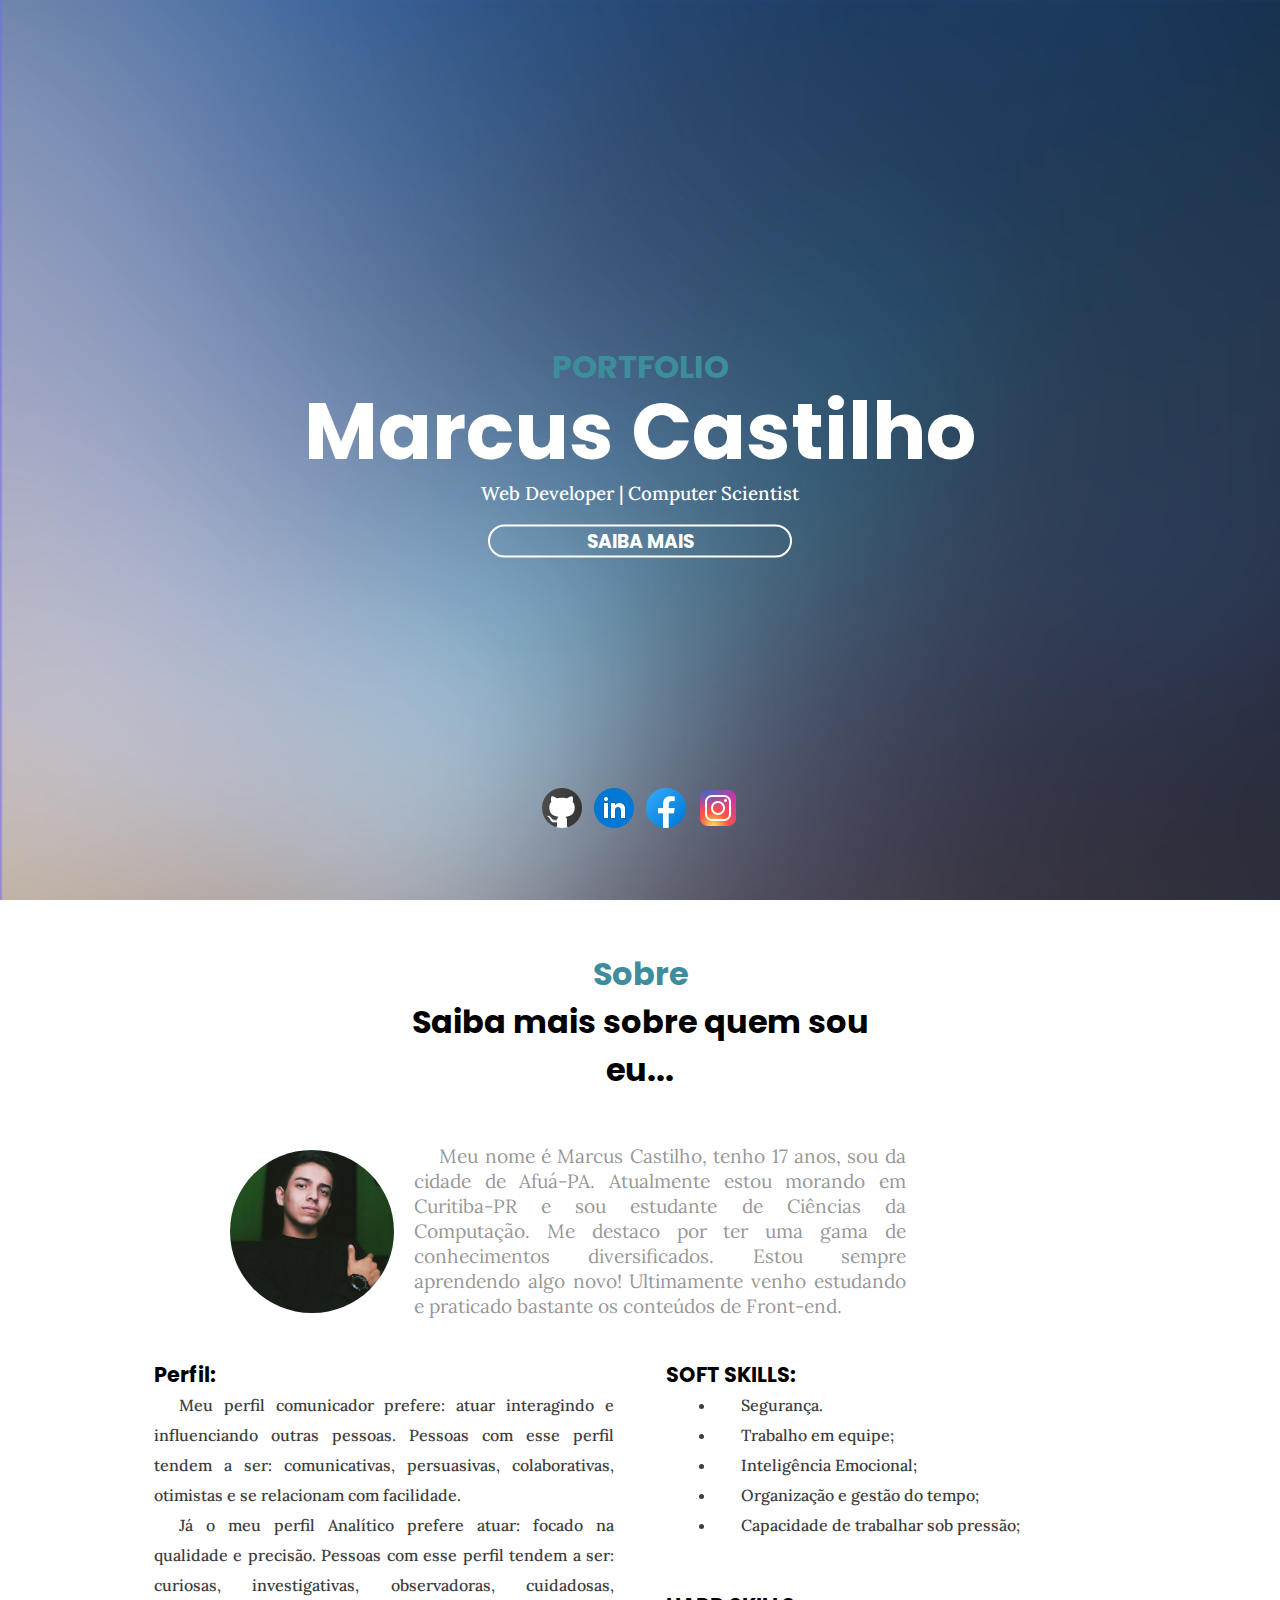
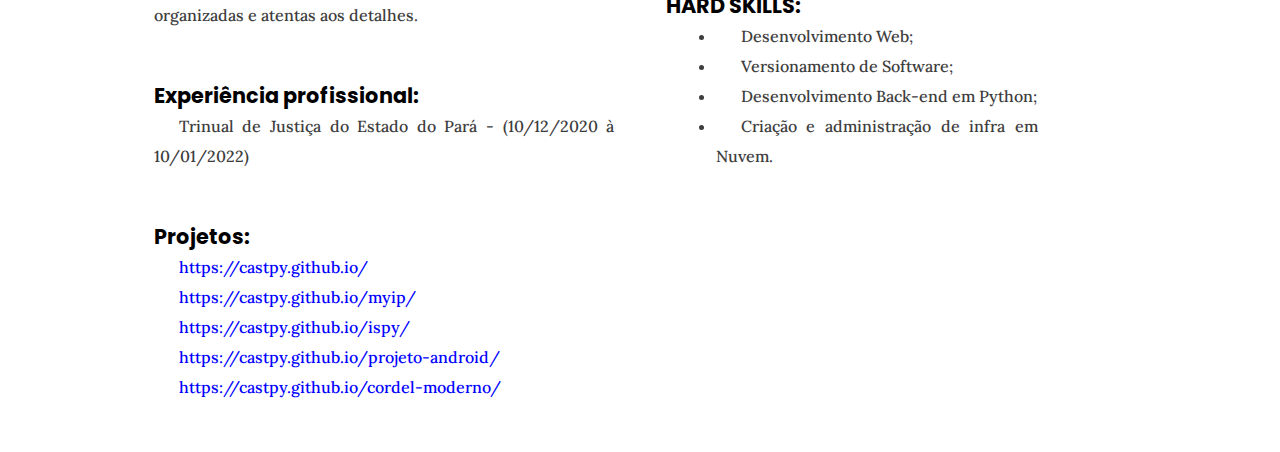
==== index.html @ 82bf4d19 "Update index.html" ====
<!DOCTYPE html>
<html lang="pt-br">
<head>
    <meta charset="UTF-8">
    <meta http-equiv="X-UA-Compatible" content="IE=edge">
    <meta name="viewport" content="width=device-width, initial-scale=1.0">
    <link rel="shortcut icon" href="img/icon/fav.ico" type="image/x-icon">
    <link rel="stylesheet" href="css/styleGlobal.css">
    <link rel="stylesheet" href="css/styleIndex.css">
    <link rel="stylesheet" href="css/styleResponsivo.css">
    <script async src="https://pagead2.googlesyndication.com/pagead/js/adsbygoogle.js?client=ca-pub-3378814962152717"
     crossorigin="anonymous"></script>
    <title>Marcus Castilho</title>
</head>
<body>
    <main id="container">
        <section id="subcontainer01">
            <section id="area01">
                <h1 class="h1-title02">PORTFOLIO</h1>
                <h1 class="h1-title01" id="tagMeio">Marcus Castilho</h1>
                <h3 class="h3-title01">Web Developer | Computer Scientist</h3>
                <a href="#about" class="link"><h3 id="buttom" class="h3-title02">SAIBA MAIS</h3></a>
            </section>
            <section id="area02">
                <a href="https://github.com/castpy" target="_blank"><img src="/img/icon/github.png"></a>
                <a href="https://www.linkedin.com/in/castpy/" target="_blank"><img src="/img/icon/linkedin.png"></a>
                <a href="https://www.facebook.com/c4st1lh0" target="_blank"><img src="/img/icon/facebook.png"></a>
                <a href="https://www.instagram.com/cast_py/" target="_blank"><img src="/img/icon/instagram.png"></a>
            </section>
        </section>
        <section id="subcontainer02">
            <section id="area03">
                <header id="about">
                    <h1 class="h1-title02">Sobre</h1>
                    <h1 class="h1-title03">Saiba mais sobre quem sou eu...</h1>
                </header>
                <article id="area04">
                    <img id="myPhoto" src="/img/areaSite/marcus_castilho.jpg">
                    <p class="paragrafoAbout">Meu nome é Marcus Castilho, tenho 17 anos, sou da cidade de Afuá-PA. Atualmente estou morando em Curitiba-PR e sou estudante de Ciências da Computação. Me destaco por ter uma gama de conhecimentos diversificados. Estou sempre aprendendo algo novo! Ultimamente venho estudando e praticado bastante os conteúdos de Front-end.</p>
                </article>
            </section>
            <section id="area05">
                <article class="subarea01" id="subarea01">
                    <aside class="detailsAbout">
                        <h1 class="h1-title04">Perfil:</h1>
                        <p class="paragrafoAbout02">Meu perfil comunicador prefere: atuar interagindo e influenciando outras pessoas. Pessoas com esse perfil tendem a ser: comunicativas, persuasivas, colaborativas, otimistas e se relacionam com facilidade.
                        </p>
                        <p class="paragrafoAbout02">Já o meu perfil Analítico prefere atuar: focado na qualidade e precisão. Pessoas com esse perfil tendem a ser: curiosas, investigativas, observadoras, cuidadosas, organizadas e atentas aos detalhes.</p>
                    </aside>
                    <aside class="detailsAbout">
                        <h1 class="h1-title04">Experiência profissional:</h1>
                        <p class="paragrafoAbout02">Trinual de Justiça do Estado do Pará - (10/12/2020 à 10/01/2022)</p>
                    </aside>
                    <aside class="detailsAbout">
                        <h1 class="h1-title04">Projetos:</h1>
                        <p class="paragrafoAbout02"><a class="link" href="#subcontainer01">https://castpy.github.io/</a></p>

                        <p class="paragrafoAbout02"><a class="link" target="_blank" href="https://castpy.github.io/myip/">https://castpy.github.io/myip/</a></p>

                        <p class="paragrafoAbout02"><a class="link" target="_blank" href="https://castpy.github.io/ispy/">https://castpy.github.io/ispy/</a></p>
                        
                        <p class="paragrafoAbout02"><a class="link" target="_blank" href="https://castpy.github.io/projeto-android/">https://castpy.github.io/projeto-android/</a></p>

                        <p class="paragrafoAbout02"><a class="link" target="_blank" href="https://castpy.github.io/cordel-moderno/">https://castpy.github.io/cordel-moderno/</a></p>

                    </aside>
                </article>
                <article class="subarea01" id="subarea02">
                    <aside class="detailsAbout">
                        <h1 class="h1-title04">SOFT SKILLS:</h1>
                        <ul class="listaAbout">
                            <li class="paragrafoAbout02 itemLista">Segurança.</li>
                            <li class="paragrafoAbout02 itemLista">Trabalho em equipe;</li>
                            <li class="paragrafoAbout02 itemLista">Inteligência Emocional;</li>
                            <li class="paragrafoAbout02 itemLista">Organização e gestão do tempo;</li>
                            <li class="paragrafoAbout02 itemLista">Capacidade de trabalhar sob pressão;</li>
                        </ul>
                    </aside>
                    <aside class="detailsAbout">
                        <h1 class="h1-title04">HARD SKILLS:</h1>
                        <ul class="listaAbout">
                            <li class="paragrafoAbout02 itemLista">
                                Desenvolvimento Web;
                            </li>
                            <li class="paragrafoAbout02 itemLista">
                                Versionamento de Software;
                            </li>
                            <li class="paragrafoAbout02 itemLista">
                                Desenvolvimento Back-end em Python;
                            </li>
                            <li class="paragrafoAbout02 itemLista">
                                Criação e administração de infra em Nuvem.
                            </li>
                        </ul>
                    </aside>
                </article>
            </section>
        </section>
    </main>
</body>
</html>
---- css/styleGlobal.css ----
@charset "utf-8";
@import url('https://fonts.googleapis.com/css2?family=Poppins:ital,wght@0,100;0,200;0,300;0,400;0,500;0,600;0,700;0,800;0,900;1,100;1,200;1,300;1,400;1,500;1,600;1,700;1,800;1,900&display=swap'); /*Font: Poppins*/
@import url('https://fonts.googleapis.com/css2?family=Lora:ital,wght@0,400;0,500;0,600;0,700;1,400;1,500;1,600;1,700&display=swap'); /*Font: Lora*/

html {
  scroll-behavior: smooth;
}

:root{
    --cor01: ;
    --cor02: ;
    --Lora: 'Lora', serif;
    --Poppins: 'Poppins', sans-serif;
}

*{
    margin: 0;
    padding: 0;
}

#buttom{
    margin: auto;
    max-width: 300px;
    margin-top: 20px;
    border-radius: 20px;
    border: 2px solid white;
    -webkit-transition: 0.5s ease-out;
    -moz-transition: 0.5s ease-out;
    -o-transition: 0.5s ease-out;
    transition: 0.5s ease-out;
}

#buttom:hover{
    background-color: rgba(255, 255, 255, 0.397);
}

.link{
    color: blue;
    text-decoration: none;
}

.paragrafoAbout{
    width: 60%;
    color: rgba(110, 109, 109, 0.719);
    font-size: 1.2em;
    text-indent: 25px;
    line-height: 25px;
    text-align: justify;
    font-family: var(--Lora);
}

.paragrafoAbout02{
    color: rgb(61, 61, 61);
    font-size: 1em;
    font-weight: 500;
    text-indent: 25px;
    line-height: 30px;
    text-align: justify;
    font-family: var(--Lora);
}

.h1-title01{
    color: white;
    font-size: 5em;
    font-family: var(--Poppins);
}

.h1-title02{
    color: #3e8d9c;
    font-family: var(--Poppins);
}

.h1-title03{
    color: black;
    font-size: 2em;
    font-family: var(--Poppins);
}

.h1-title04{
    color: black;
    font-size: 1.3em;
    font-family: var(--Poppins);
}

.h3-title01{
    color: white;
    font-weight: 500;
    font-family: var(--Lora);
}

.h3-title02{
    color: white;
    font-weight: bolder;
    font-family: var(--Poppins);
}
---- css/styleIndex.css ----
#subcontainer01{
    height: 100vh;
    position: relative;
    background-size: cover;
    background-color: #736CED;
    background-repeat: no-repeat;
    background-image: url("/img/areaSite/Background-area01.png");
}

section#area01{
    top: 50%;
    left: 50%;
    width: 80%;
    text-align: center;
    position: absolute;
    transform: translate(-50%, -50%);
}

section#area02{
    top: 90%;
    left: 50%;
    width: 50%;
    text-align: center;
    position: absolute;
    transform: translate(-50%, -50%);
}

h1#tagMeio{
    margin-top: -20px;
    margin-bottom: -10px;
}

section#subcontainer02{
    height: 100vh;
    padding-top: 50px;
    position: relative;
    background-color: white;
}

section#area03{
    margin: auto;
    max-width: 80%;
}

header#about{
    width: 50%;
    margin: auto;
    text-align: center;
}

article#area04{
    width: 80%;
    margin: auto;
    display: flex;
    margin-top: 50px;
    margin-bottom: 40px;
    align-items: center;
    flex-direction: row;
}

img#myPhoto{
    width: 20%;
    margin-right: 20px;
    border-radius: 200px;
}

section#area05{
    width: 80%;
    margin: auto;
    display: flex;
    flex-wrap: wrap;
    position: relative;
    flex-direction: row;
    justify-content: space-around;
}

article.subarea01{
    width: 45%;
}



article#subarea02{
    display: flex;
    flex-direction: column;
}

.detailsAbout{
    margin-bottom: 50px;
}

.listaAbout{
    width: 70%;
    margin-left: 50px;
}
---- css/styleResponsivo.css ----
@charset "utf-8";
@media (max-width:990px) and (orientation: portrait){
    header#about{
        width: 100%;
        font-size: 0.7em;
    }
    article#area04{
        width: 100%;
        flex-direction: column;
    }

    img#myPhoto{
        width: 200px;
    }

    article#area04 > p{
        width: 100%;
        padding: 10px;
        margin-top: 10px;
        border-radius: 15px;
        box-shadow: 6px 6px 13px 0px rgba(0, 0, 0, 0.158);
    }

    section#area05{
        width: 90%;
        justify-content: center;
        flex-direction: column;
    }

    article#subarea01{
        width: 90%;
    }

    .listaAbout{
        width: 100%;
        margin-left: none;
    }

    .paragrafoAbout02{
        width: 85vw;
    }

    .itemLista{
        width: 80vw;
        margin-left: -30px;
    }

}
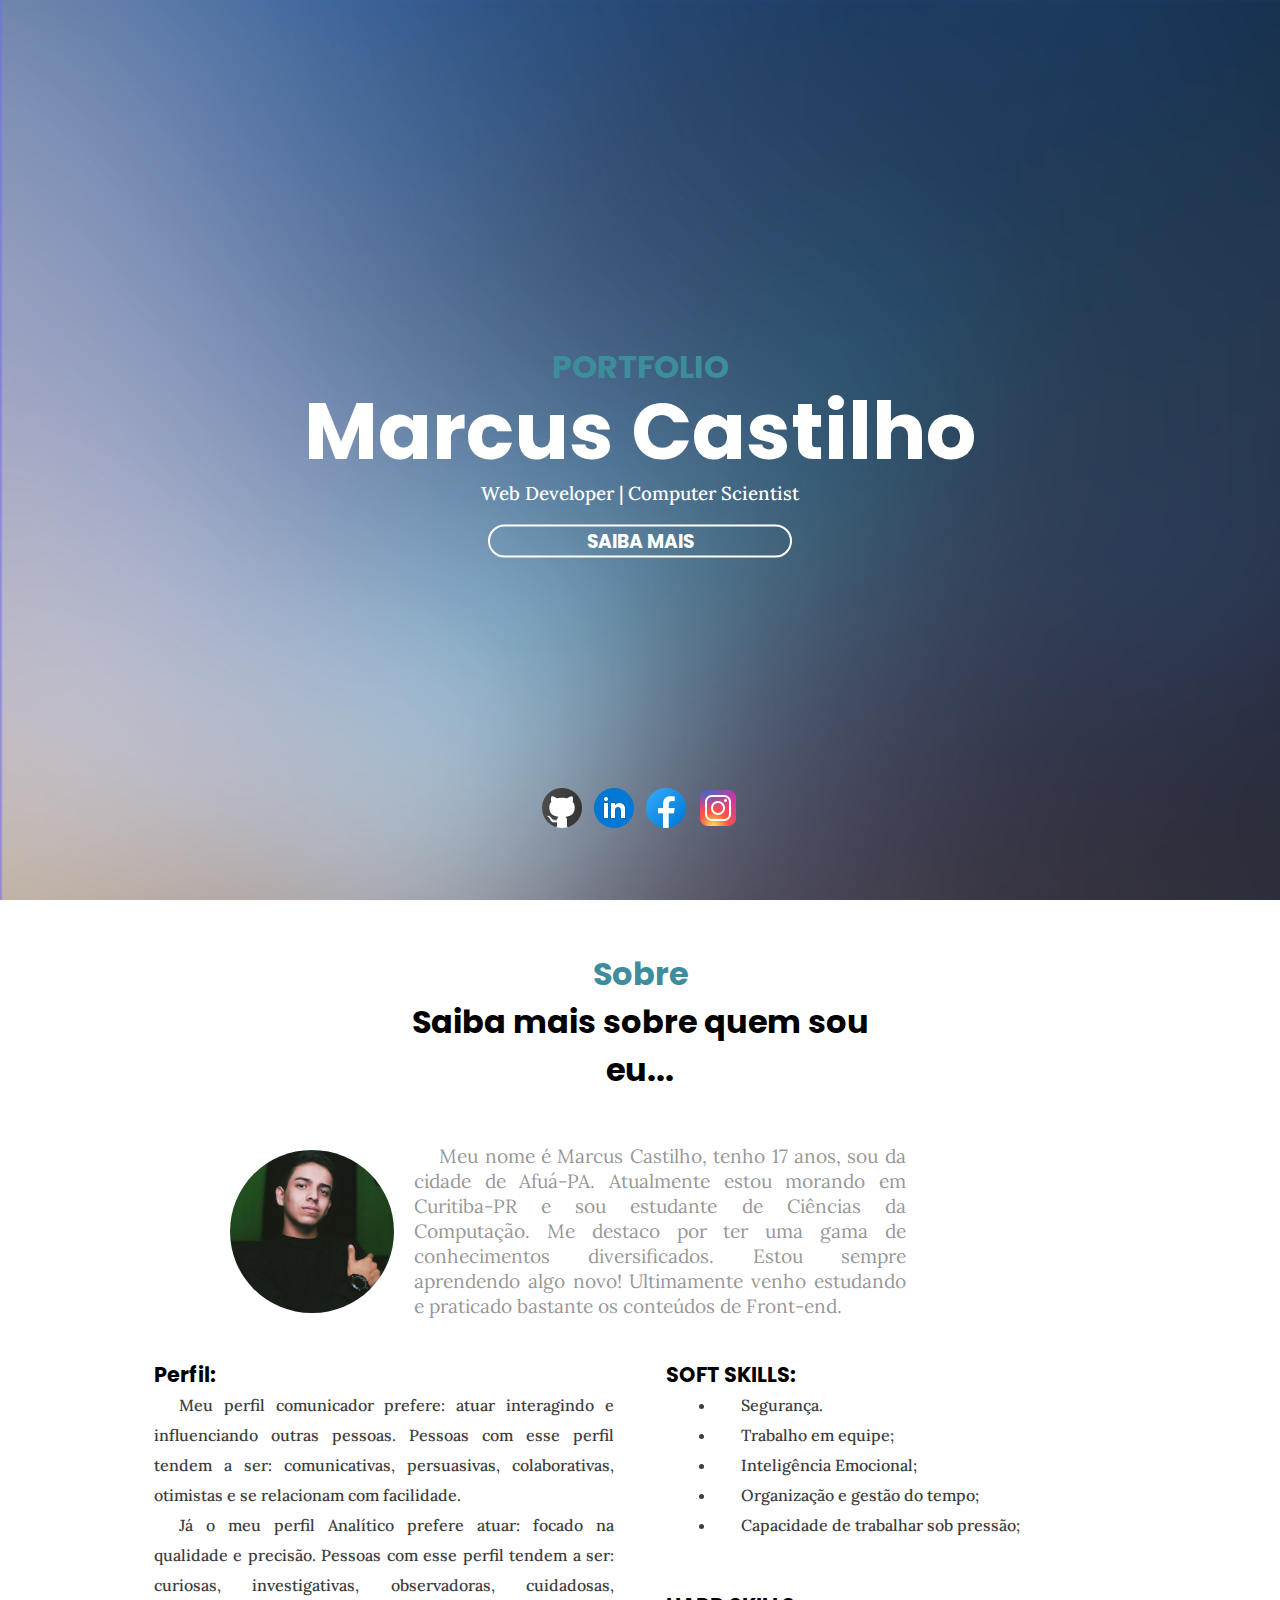
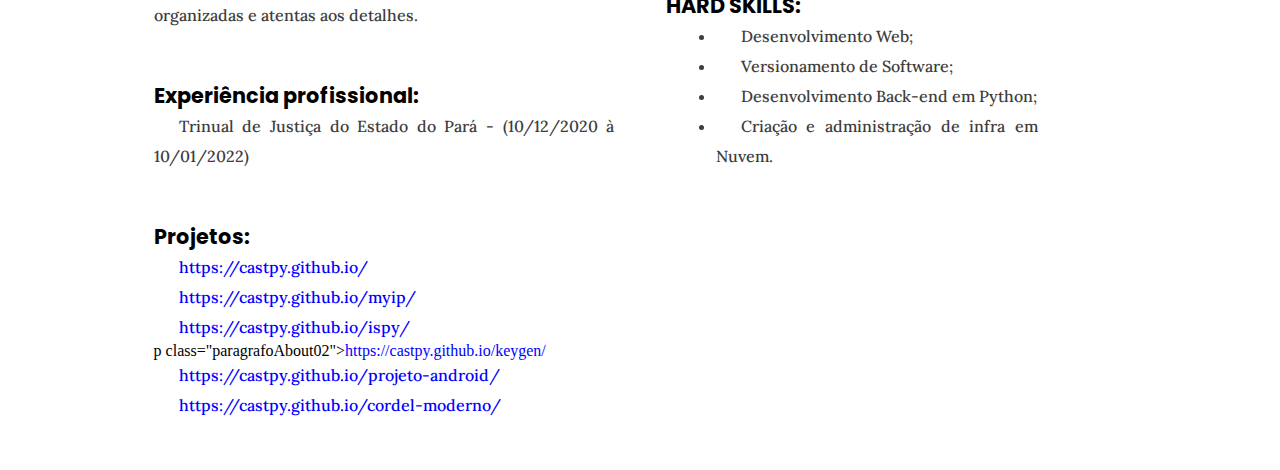
==== commit ba0563e7: "Update index.html" ====
--- a/index.html
+++ b/index.html
@@ -58,6 +58,8 @@
                         <p class="paragrafoAbout02"><a class="link" target="_blank" href="https://castpy.github.io/myip/">https://castpy.github.io/myip/</a></p>
 
                         <p class="paragrafoAbout02"><a class="link" target="_blank" href="https://castpy.github.io/ispy/">https://castpy.github.io/ispy/</a></p>
+
+                        p class="paragrafoAbout02"><a class="link" target="_blank" href="https://castpy.github.io/keygen/">https://castpy.github.io/keygen/</a></p>
                         
                         <p class="paragrafoAbout02"><a class="link" target="_blank" href="https://castpy.github.io/projeto-android/">https://castpy.github.io/projeto-android/</a></p>
 
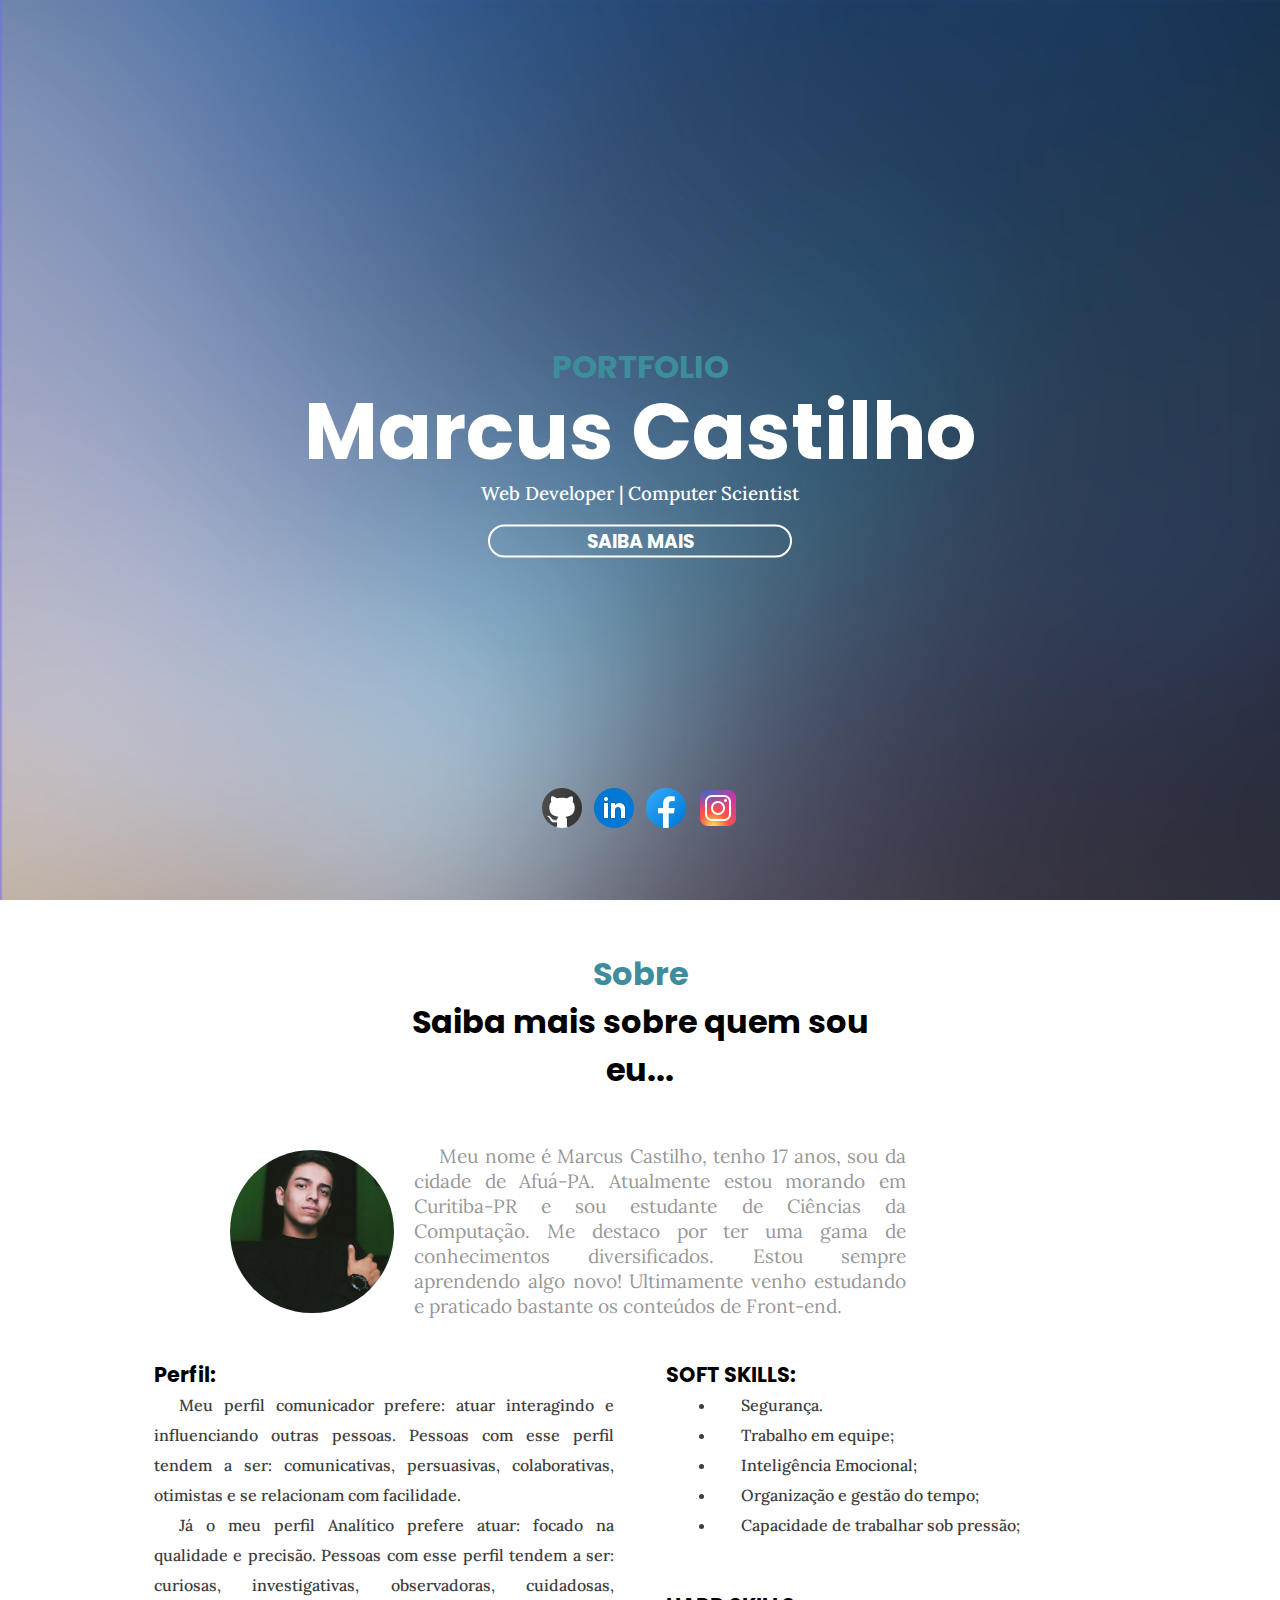
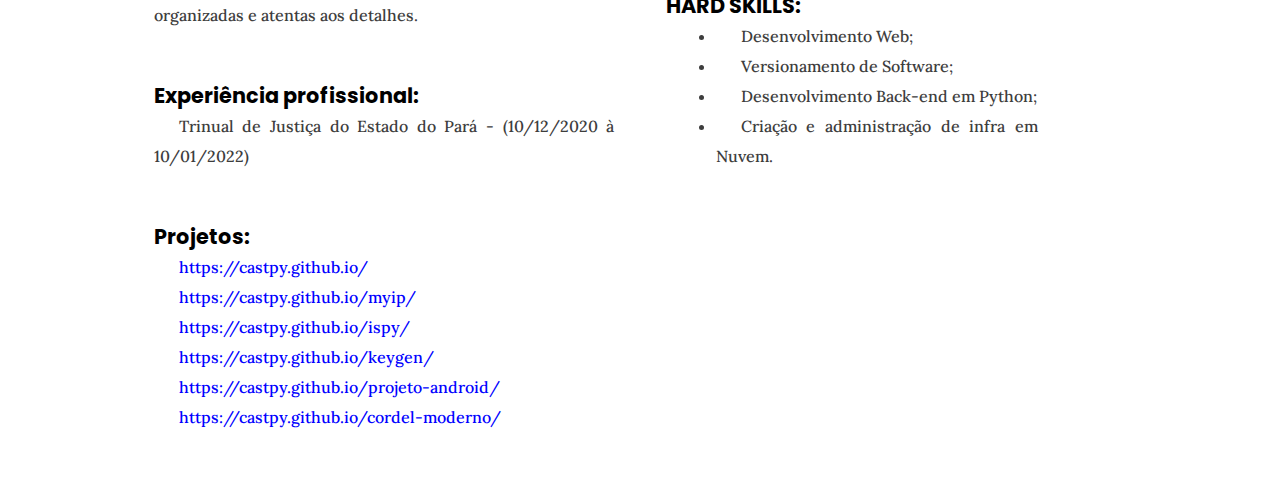
==== commit cb13e143: "Update index.html" ====
--- a/index.html
+++ b/index.html
@@ -59,7 +59,7 @@
 
                         <p class="paragrafoAbout02"><a class="link" target="_blank" href="https://castpy.github.io/ispy/">https://castpy.github.io/ispy/</a></p>
 
-                        p class="paragrafoAbout02"><a class="link" target="_blank" href="https://castpy.github.io/keygen/">https://castpy.github.io/keygen/</a></p>
+                        <p class="paragrafoAbout02"><a class="link" target="_blank" href="https://castpy.github.io/keygen/">https://castpy.github.io/keygen/</a></p>
                         
                         <p class="paragrafoAbout02"><a class="link" target="_blank" href="https://castpy.github.io/projeto-android/">https://castpy.github.io/projeto-android/</a></p>
 
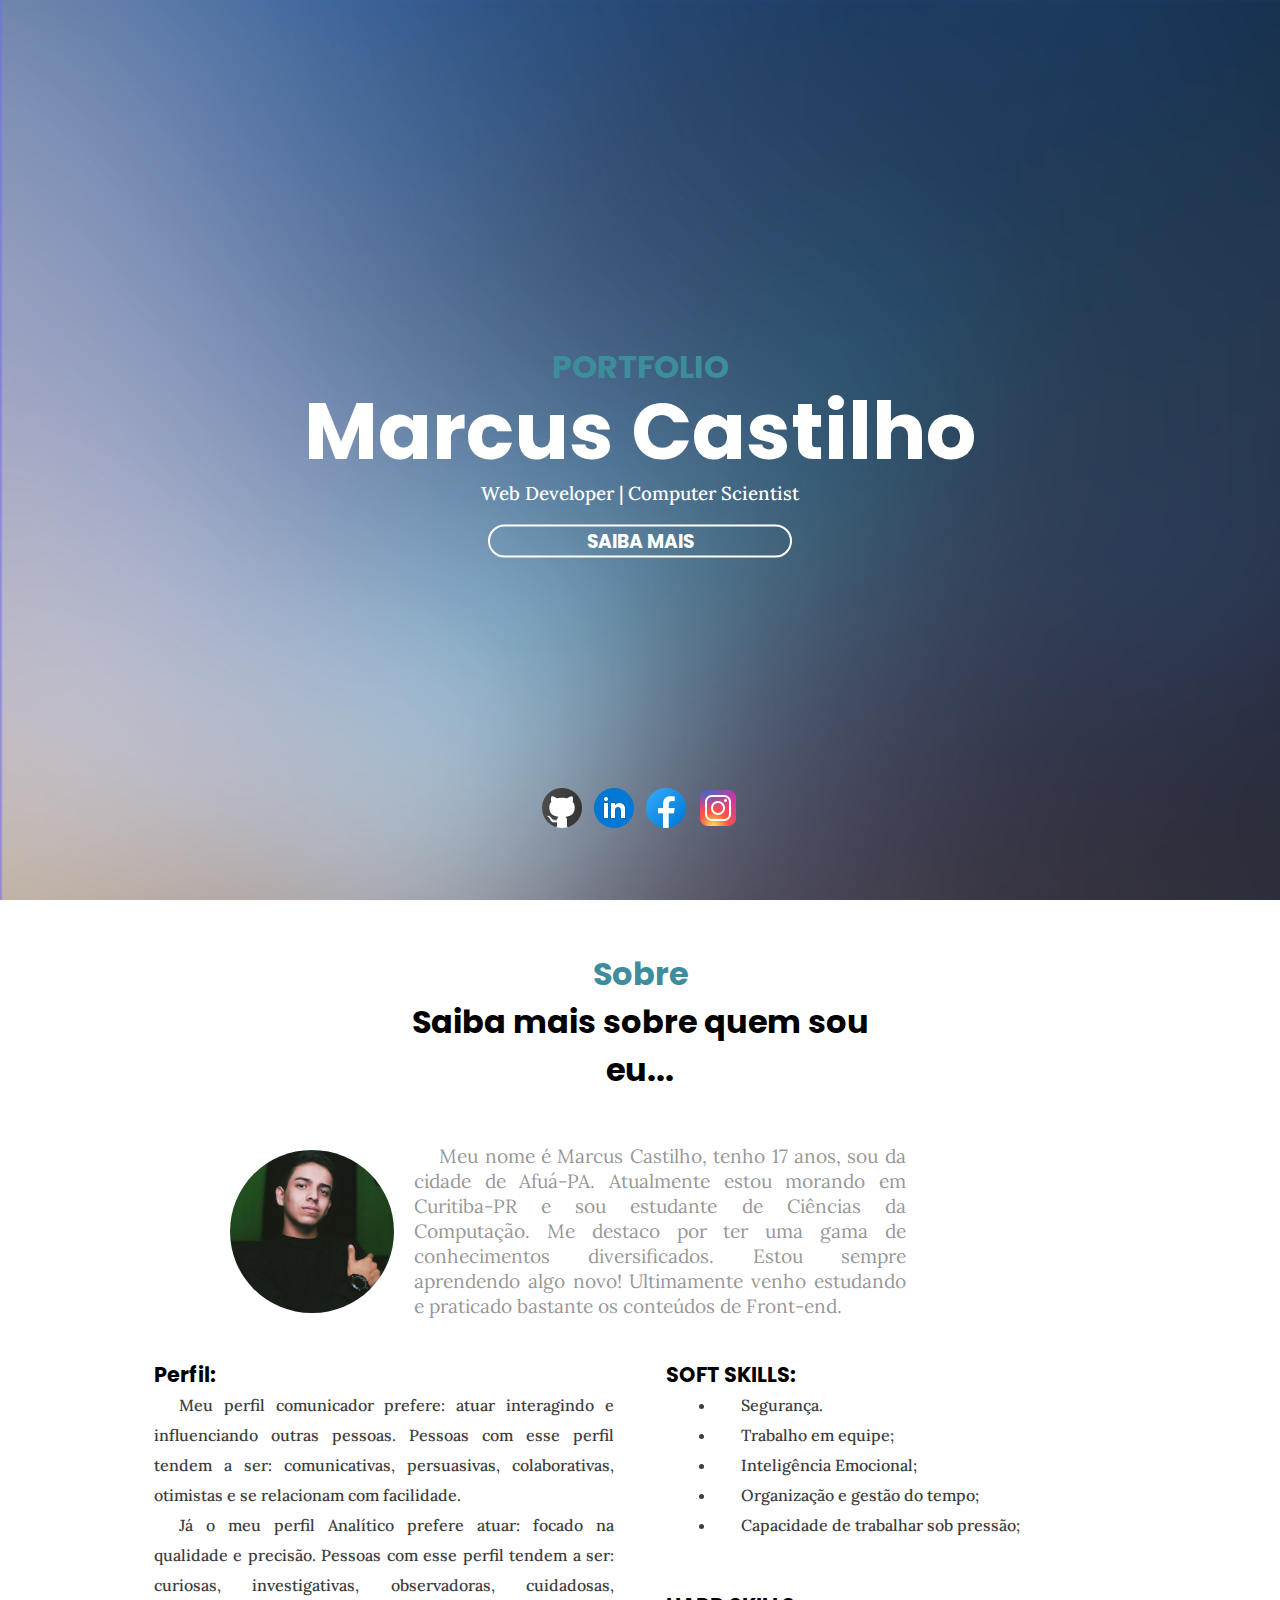
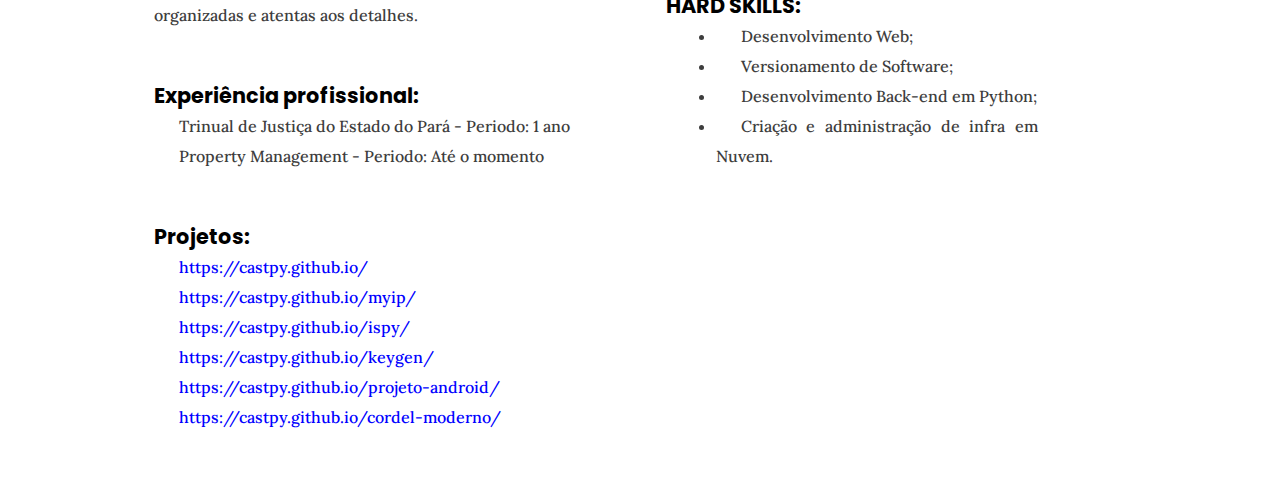
==== commit 67b4913a: "Update index.html" ====
--- a/index.html
+++ b/index.html
@@ -49,7 +49,8 @@
                     </aside>
                     <aside class="detailsAbout">
                         <h1 class="h1-title04">Experiência profissional:</h1>
-                        <p class="paragrafoAbout02">Trinual de Justiça do Estado do Pará - (10/12/2020 à 10/01/2022)</p>
+                        <p class="paragrafoAbout02">Trinual de Justiça do Estado do Pará - Periodo: 1 ano</p>
+                        <p class="paragrafoAbout02">Property Management - Periodo: Até o momento</p>
                     </aside>
                     <aside class="detailsAbout">
                         <h1 class="h1-title04">Projetos:</h1>
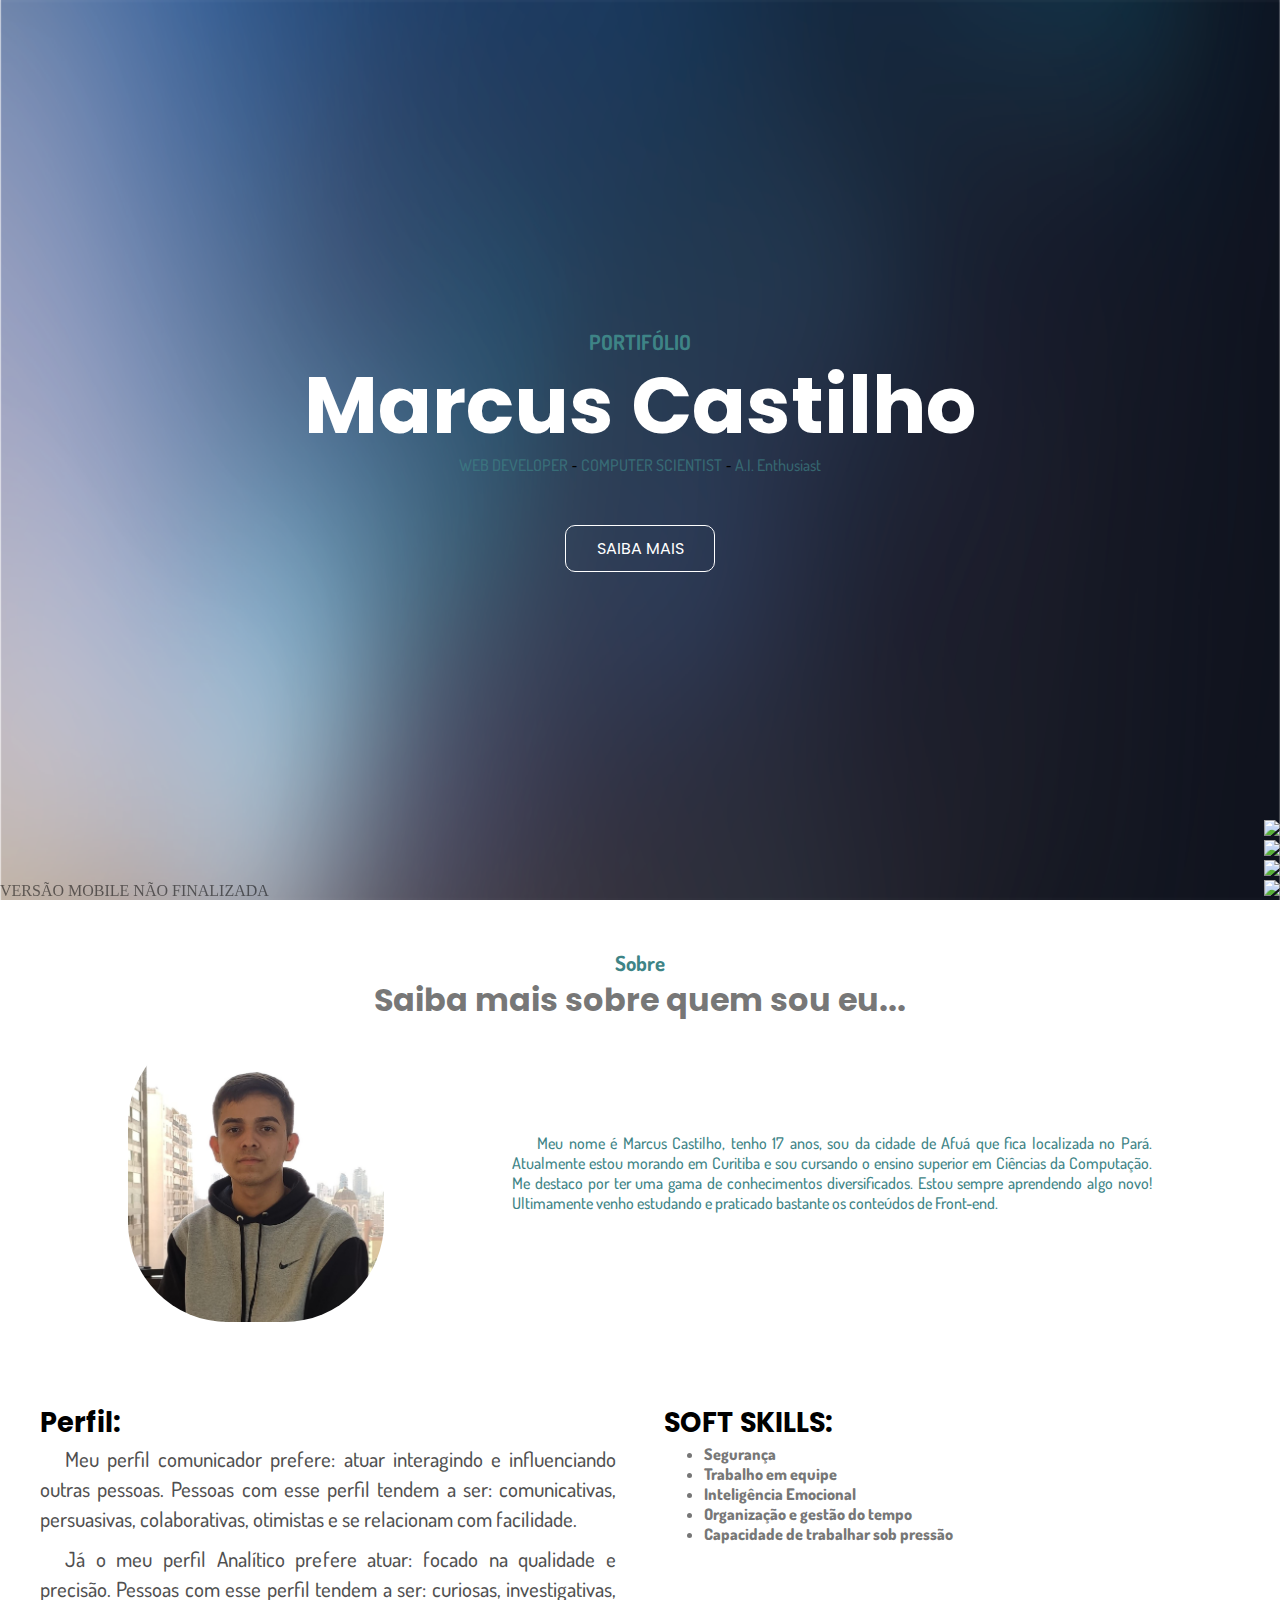
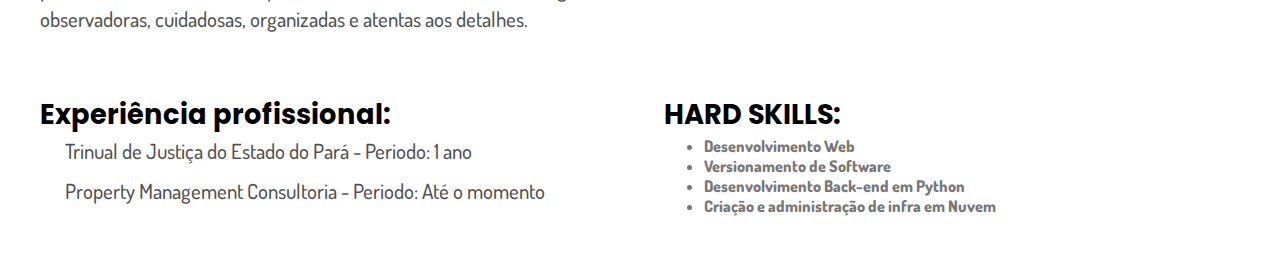
==== commit e06d38de: "Portifólio base criado" ====
--- a/index.html
+++ b/index.html
@@ -4,101 +4,70 @@
     <meta charset="UTF-8">
     <meta http-equiv="X-UA-Compatible" content="IE=edge">
     <meta name="viewport" content="width=device-width, initial-scale=1.0">
-    <link rel="shortcut icon" href="img/icon/fav.ico" type="image/x-icon">
-    <link rel="stylesheet" href="css/styleGlobal.css">
-    <link rel="stylesheet" href="css/styleIndex.css">
-    <link rel="stylesheet" href="css/styleResponsivo.css">
-    <script async src="https://pagead2.googlesyndication.com/pagead/js/adsbygoogle.js?client=ca-pub-3378814962152717"
-     crossorigin="anonymous"></script>
-    <title>Marcus Castilho</title>
+    <link rel="stylesheet" href="src/css/style.css">
+    <link rel="shortcut icon" href="/src/img/fav.ico" type="image/x-icon">
+    <title>Marcus Castilho - PORTIFÓLIO WEB</title>
 </head>
 <body>
-    <main id="container">
-        <section id="subcontainer01">
-            <section id="area01">
-                <h1 class="h1-title02">PORTFOLIO</h1>
-                <h1 class="h1-title01" id="tagMeio">Marcus Castilho</h1>
-                <h3 class="h3-title01">Web Developer | Computer Scientist</h3>
-                <a href="#about" class="link"><h3 id="buttom" class="h3-title02">SAIBA MAIS</h3></a>
+    <section id="container-01">
+        <span class="subTitulo">PORTIFÓLIO</span>
+        <h1 class="titulo" style="margin: -10px 0;">Marcus Castilho</h1>
+        <aside>
+            <span class="subTitulo02">WEB DEVELOPER</span> -
+            <span class="subTitulo02">COMPUTER SCIENTIST</span> - 
+            <span class="subTitulo02">A.I. Enthusiast</span>
+        </aside>
+        <a href="#container-02" class="btn01">SAIBA MAIS</a>
+    </section>
+    <section id="menu-lateral">
+        <a href="https://www.facebook.com/c4st1lh0" target="_blank"><img src="https://img.icons8.com/fluency/48/undefined/facebook-new.png"/></a>
+        <a href="https://www.linkedin.com/in/castpy/" target="_blank"><img src="https://img.icons8.com/fluency/48/undefined/linkedin-circled.png"/></a>
+        <a href="https://www.instagram.com/cast_py/" target="_blank"><img src="https://img.icons8.com/fluency/48/undefined/instagram-new.png"/></a>
+        <a href="https://github.com/castpy" target="_blank"><img src="https://img.icons8.com/fluency/48/undefined/github.png"/></a>
+    </section>
+    <main id="container-02">
+        <span class="subTitulo">Sobre</span>
+        <h2 class="titulo02">Saiba mais sobre quem sou eu...</h2>
+        <section id="container-perfil">
+            <img src="/src/img/MarcusPerfil.jpg" alt="Marcus Castilho - Foto de Perfil" id="imagemPerfil">
+            <p id="descricaoPerfil">Meu nome é Marcus Castilho, tenho 17 anos, sou da cidade de Afuá que fica localizada no Pará. Atualmente estou morando em Curitiba e sou cursando o ensino superior em Ciências da Computação. Me destaco por ter uma gama de conhecimentos diversificados. Estou sempre aprendendo algo novo! Ultimamente venho estudando e praticado bastante os conteúdos de Front-end.</p>
+        </section>
+        <section id="container-skills">
+            <section class="container-descricao-skllis">
+                <section class="sub-container-descricao-skllis">
+                    <h3 class="titleSkills">Perfil:</h3>
+                    <p class="descricaoSkills">Meu perfil comunicador prefere: atuar interagindo e influenciando outras pessoas. Pessoas com esse perfil tendem a ser: comunicativas, persuasivas, colaborativas, otimistas e se relacionam com facilidade.</p>
+                    <p class="descricaoSkills">Já o meu perfil Analítico prefere atuar: focado na qualidade e precisão. Pessoas com esse perfil tendem a ser: curiosas, investigativas, observadoras, cuidadosas, organizadas e atentas aos detalhes.</p>
+                </section>
+                <section class="sub-container-descricao-skllis">
+                    <h3 class="titleSkills">SOFT SKILLS:</h3>
+                    <ul class="lista">
+                        <li class="itemLista">Segurança</li>
+                        <li class="itemLista">Trabalho em equipe</li>
+                        <li class="itemLista">Inteligência Emocional</li>
+                        <li class="itemLista">Organização e gestão do tempo</li>
+                        <li class="itemLista">Capacidade de trabalhar sob pressão</li>
+                    </ul>
+                </section>
             </section>
-            <section id="area02">
-                <a href="https://github.com/castpy" target="_blank"><img src="/img/icon/github.png"></a>
-                <a href="https://www.linkedin.com/in/castpy/" target="_blank"><img src="/img/icon/linkedin.png"></a>
-                <a href="https://www.facebook.com/c4st1lh0" target="_blank"><img src="/img/icon/facebook.png"></a>
-                <a href="https://www.instagram.com/cast_py/" target="_blank"><img src="/img/icon/instagram.png"></a>
-            </section>
-        </section>
-        <section id="subcontainer02">
-            <section id="area03">
-                <header id="about">
-                    <h1 class="h1-title02">Sobre</h1>
-                    <h1 class="h1-title03">Saiba mais sobre quem sou eu...</h1>
-                </header>
-                <article id="area04">
-                    <img id="myPhoto" src="/img/areaSite/marcus_castilho.jpg">
-                    <p class="paragrafoAbout">Meu nome é Marcus Castilho, tenho 17 anos, sou da cidade de Afuá-PA. Atualmente estou morando em Curitiba-PR e sou estudante de Ciências da Computação. Me destaco por ter uma gama de conhecimentos diversificados. Estou sempre aprendendo algo novo! Ultimamente venho estudando e praticado bastante os conteúdos de Front-end.</p>
-                </article>
-            </section>
-            <section id="area05">
-                <article class="subarea01" id="subarea01">
-                    <aside class="detailsAbout">
-                        <h1 class="h1-title04">Perfil:</h1>
-                        <p class="paragrafoAbout02">Meu perfil comunicador prefere: atuar interagindo e influenciando outras pessoas. Pessoas com esse perfil tendem a ser: comunicativas, persuasivas, colaborativas, otimistas e se relacionam com facilidade.
-                        </p>
-                        <p class="paragrafoAbout02">Já o meu perfil Analítico prefere atuar: focado na qualidade e precisão. Pessoas com esse perfil tendem a ser: curiosas, investigativas, observadoras, cuidadosas, organizadas e atentas aos detalhes.</p>
-                    </aside>
-                    <aside class="detailsAbout">
-                        <h1 class="h1-title04">Experiência profissional:</h1>
-                        <p class="paragrafoAbout02">Trinual de Justiça do Estado do Pará - Periodo: 1 ano</p>
-                        <p class="paragrafoAbout02">Property Management - Periodo: Até o momento</p>
-                    </aside>
-                    <aside class="detailsAbout">
-                        <h1 class="h1-title04">Projetos:</h1>
-                        <p class="paragrafoAbout02"><a class="link" href="#subcontainer01">https://castpy.github.io/</a></p>
-
-                        <p class="paragrafoAbout02"><a class="link" target="_blank" href="https://castpy.github.io/myip/">https://castpy.github.io/myip/</a></p>
-
-                        <p class="paragrafoAbout02"><a class="link" target="_blank" href="https://castpy.github.io/ispy/">https://castpy.github.io/ispy/</a></p>
-
-                        <p class="paragrafoAbout02"><a class="link" target="_blank" href="https://castpy.github.io/keygen/">https://castpy.github.io/keygen/</a></p>
-                        
-                        <p class="paragrafoAbout02"><a class="link" target="_blank" href="https://castpy.github.io/projeto-android/">https://castpy.github.io/projeto-android/</a></p>
-
-                        <p class="paragrafoAbout02"><a class="link" target="_blank" href="https://castpy.github.io/cordel-moderno/">https://castpy.github.io/cordel-moderno/</a></p>
-
-                    </aside>
-                </article>
-                <article class="subarea01" id="subarea02">
-                    <aside class="detailsAbout">
-                        <h1 class="h1-title04">SOFT SKILLS:</h1>
-                        <ul class="listaAbout">
-                            <li class="paragrafoAbout02 itemLista">Segurança.</li>
-                            <li class="paragrafoAbout02 itemLista">Trabalho em equipe;</li>
-                            <li class="paragrafoAbout02 itemLista">Inteligência Emocional;</li>
-                            <li class="paragrafoAbout02 itemLista">Organização e gestão do tempo;</li>
-                            <li class="paragrafoAbout02 itemLista">Capacidade de trabalhar sob pressão;</li>
-                        </ul>
-                    </aside>
-                    <aside class="detailsAbout">
-                        <h1 class="h1-title04">HARD SKILLS:</h1>
-                        <ul class="listaAbout">
-                            <li class="paragrafoAbout02 itemLista">
-                                Desenvolvimento Web;
-                            </li>
-                            <li class="paragrafoAbout02 itemLista">
-                                Versionamento de Software;
-                            </li>
-                            <li class="paragrafoAbout02 itemLista">
-                                Desenvolvimento Back-end em Python;
-                            </li>
-                            <li class="paragrafoAbout02 itemLista">
-                                Criação e administração de infra em Nuvem.
-                            </li>
-                        </ul>
-                    </aside>
-                </article>
+            <section class="container-descricao-skllis">
+                <section class="sub-container-descricao-skllis">
+                    <h3 class="titleSkills">Experiência profissional:</h3>
+                    <p class="descricaoSkills">Trinual de Justiça do Estado do Pará - Periodo: 1 ano</p>
+                    <p class="descricaoSkills">Property Management Consultoria - Periodo: Até o momento</p>
+                </section>
+                <section class="sub-container-descricao-skllis">
+                    <h3 class="titleSkills">HARD SKILLS:</h3>
+                    <ul class="lista">
+                        <li class="itemLista">Desenvolvimento Web</li>
+                        <li class="itemLista">Versionamento de Software</li>
+                        <li class="itemLista">Desenvolvimento Back-end em Python</li>
+                        <li class="itemLista">Criação e administração de infra em Nuvem</li>
+                    </ul>
+                </section>
             </section>
         </section>
     </main>
+    <footer>VERSÃO MOBILE NÃO FINALIZADA</footer>
 </body>
 </html>--- a/src/css/style.css
+++ b/src/css/style.css
@@ -0,0 +1,208 @@
+@charset "UTF-8";
+
+/*Poppins*/
+@import url('https://fonts.googleapis.com/css2?family=Poppins:ital,wght@0,100;0,200;0,300;0,400;0,500;0,600;0,700;0,800;0,900;1,100;1,200;1,300;1,400;1,500;1,600;1,700;1,800;1,900&display=swap');
+
+/*DOSIS*/
+@import url('https://fonts.googleapis.com/css2?family=Dosis:wght@200;300;400;500;600;700;800&display=swap');
+
+
+* {
+    margin: 0;
+    padding: 0;
+}
+
+html {
+    scroll-behavior: smooth;
+}
+
+:root {
+    --corTitutlo: #fff;
+    --tamanhoTitulo: 5em;
+    --fontPadrao: 'Poppins', sans-serif;
+
+    --corTitutlo02: rgba(0, 0, 0, 0.541);
+    --tamanhoTitulo02: 2em;
+    --fontPadrao02: 'Poppins', sans-serif;
+
+    --corTitutloSkills: rgb(0, 0, 0);
+    --tamanhoTituloSkills: 1.7em;
+    --fontPadraoSkills: 'Poppins', sans-serif;
+
+    --pesoSubFont: 700;
+    --tamanhoSubFont: 1.3em;
+    --corSubTitulo: #3E8486;
+    --subFont: 'Dosis', sans-serif;
+
+    --pesoSubFont02: 500;
+    --tamanhoSubFont02: 1em;
+    --corSubTitulo02: #3e8386ab;
+    --subFont02: 'Dosis', sans-serif;
+
+
+    --pesoSubFontDescricaoSkills: 500;
+    --tamanhoSubFontDescricaoSkills: 1.3em;
+    --corSubTituloDescricaoSkills: #000000b0;
+    --subFontDescricaoSkills: 'Dosis', sans-serif;
+
+    --pesoSubFontItemLista: 900;
+    --tamanhoSubFontItemLista: 1em;
+    --corSubTituloItemLista: rgba(0, 0, 0, 0.541);
+    --subFontItemLista: 'Dosis', sans-serif;
+
+    --pesoSubFontItemSubLista: 900;
+    --tamanhoSubFontItemSubLista: 1em;
+    --corSubTituloItemSubLista: rgba(0, 0, 0, 0.432);
+    --subFontItemSubLista: 'Dosis', sans-serif;
+}
+
+.titulo {
+    color: var(--corTitutlo);
+    font-family: var(--fontPadrao);
+    font-size: var(--tamanhoTitulo);
+}
+
+.titulo02 {
+    color: var(--corTitutlo02);
+    font-family: var(--fontPadrao02);
+    font-size: var(--tamanhoTitulo02);
+}
+
+.titleSkills {
+    color: var(--corTitutloSkills);
+    font-family: var(--fontPadraoSkills);
+    font-size: var(--tamanhoTituloSkills);
+}
+
+.subTitulo {
+    color: var(--corSubTitulo);
+    font-family: var(--subFont);
+    font-weight:var(--pesoSubFont);
+    font-size: var(--tamanhoSubFont);
+}
+
+.subTitulo02 {
+    color: var(--corSubTitulo02);
+    font-family: var(--subFont02);
+    font-weight:var(--pesoSubFont02);
+    font-size: var(--tamanhoSubFont02);
+}
+
+.descricaoSkills {
+    width: 100%;
+    line-height: 30px;
+    text-indent: 25px;
+    margin-bottom: 10px;
+    text-align: justify;
+    color: var(--corSubTituloDescricaoSkills);
+    font-family: var(--subFontDescricaoSkills);
+    font-weight:var(--pesoSubFontDescricaoSkills);
+    font-size: var(--tamanhoSubFontDescricaoSkills);
+}
+
+.btn01 {
+    width: 10vw;
+    padding: 10px;
+    color: white;
+    cursor: pointer;
+    margin-top: 50px;
+    text-align: center;
+    border-radius: 10px;
+    text-decoration: none;
+    border: 1px solid white;
+    transition: 0.5s ease-out;
+    font-family: var(--fontPadrao);
+}
+
+.btn01:hover {
+    background-color: rgba(255, 255, 255, 0.144);
+}
+
+.lista {
+    width: 90%;
+    margin-left: 40px;
+}
+
+.itemLista {
+    color: var(--corSubTituloItemLista);
+    font-family: var(--subFontItemLista);
+    font-weight:var(--pesoSubFontItemLista);
+    font-size: var(--tamanhoSubFontItemLista);
+}
+
+
+img#imagemPerfil {
+    width: 20%;
+    border-radius: 100px;
+}
+
+p#descricaoPerfil {
+    width: 50%;
+    text-indent: 25px;
+    text-align: justify;
+    color: var(--corSubTitulo);
+    font-family: var(--subFont);
+    font-weight: var(--pesoSubFont02);
+}
+
+section#container-01 {
+    height: 100vh;
+    display: flex;
+    align-items: center;
+    flex-direction: column;
+    justify-content: center;
+    background-size: 100% 100%;
+    background-repeat: no-repeat;
+    background-image: url("/src/img/Background-01.png");
+}
+
+section#menu-lateral {
+    right: 0;
+    bottom: 0;
+    display: flex;
+    position: fixed;
+    flex-direction: column;
+}
+
+main#container-02 {
+    height: 100vh;
+    display: flex;
+    margin-top: 50px;
+    align-items: center;
+    flex-direction: column;
+    justify-content: flex-start;
+}
+
+section#container-perfil {
+    display: flex;
+    max-width: 1300px;
+    margin-bottom: 50px;
+    flex-direction: row;
+    align-items: center;
+    justify-content: space-evenly;
+}
+
+section#container-skills {
+    max-width: 1200px;
+}
+
+section.container-descricao-skllis {
+    width: 100%;
+    margin-top: 30px;
+    margin-bottom: 50px;
+    display: flex;
+    flex-direction: row;
+    justify-content: space-between;
+}
+
+section.sub-container-descricao-skllis {
+    width: 48%;
+    display: flex;
+    flex-direction: column;
+}
+
+footer {
+    color: #00000086;
+    bottom: 0;
+    position: fixed;
+}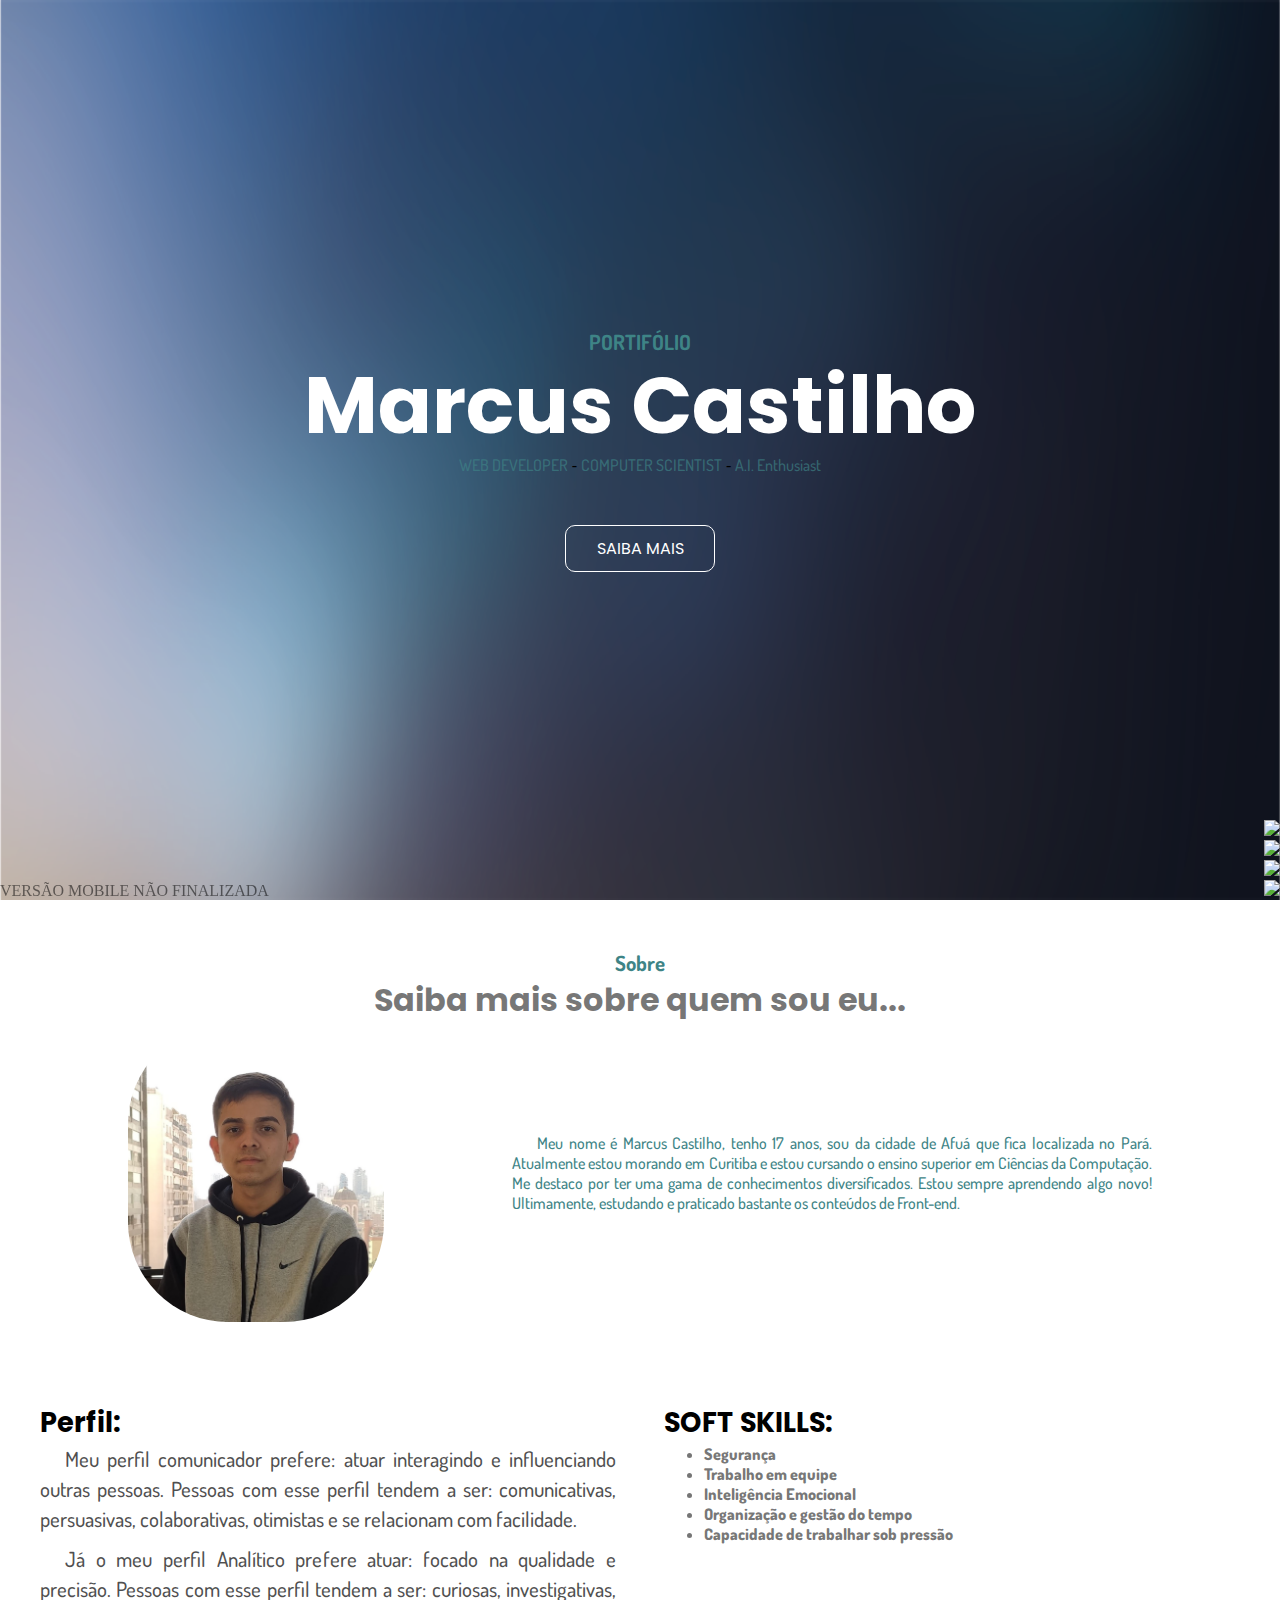
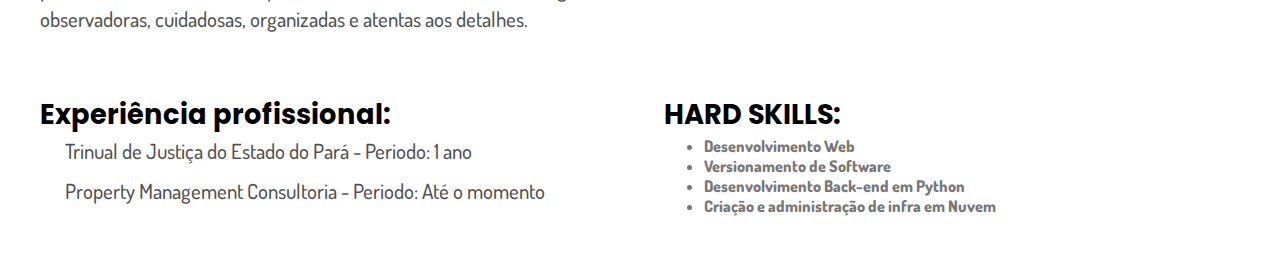
==== commit 49d979b1: "Correção de textos" ====
--- a/index.html
+++ b/index.html
@@ -30,7 +30,7 @@
         <h2 class="titulo02">Saiba mais sobre quem sou eu...</h2>
         <section id="container-perfil">
             <img src="/src/img/MarcusPerfil.jpg" alt="Marcus Castilho - Foto de Perfil" id="imagemPerfil">
-            <p id="descricaoPerfil">Meu nome é Marcus Castilho, tenho 17 anos, sou da cidade de Afuá que fica localizada no Pará. Atualmente estou morando em Curitiba e sou cursando o ensino superior em Ciências da Computação. Me destaco por ter uma gama de conhecimentos diversificados. Estou sempre aprendendo algo novo! Ultimamente venho estudando e praticado bastante os conteúdos de Front-end.</p>
+            <p id="descricaoPerfil">Meu nome é Marcus Castilho, tenho 17 anos, sou da cidade de Afuá que fica localizada no Pará. Atualmente estou morando em Curitiba e estou cursando o ensino superior em Ciências da Computação. Me destaco por ter uma gama de conhecimentos diversificados. Estou sempre aprendendo algo novo! Ultimamente, estudando e praticado bastante os conteúdos de Front-end.</p>
         </section>
         <section id="container-skills">
             <section class="container-descricao-skllis">
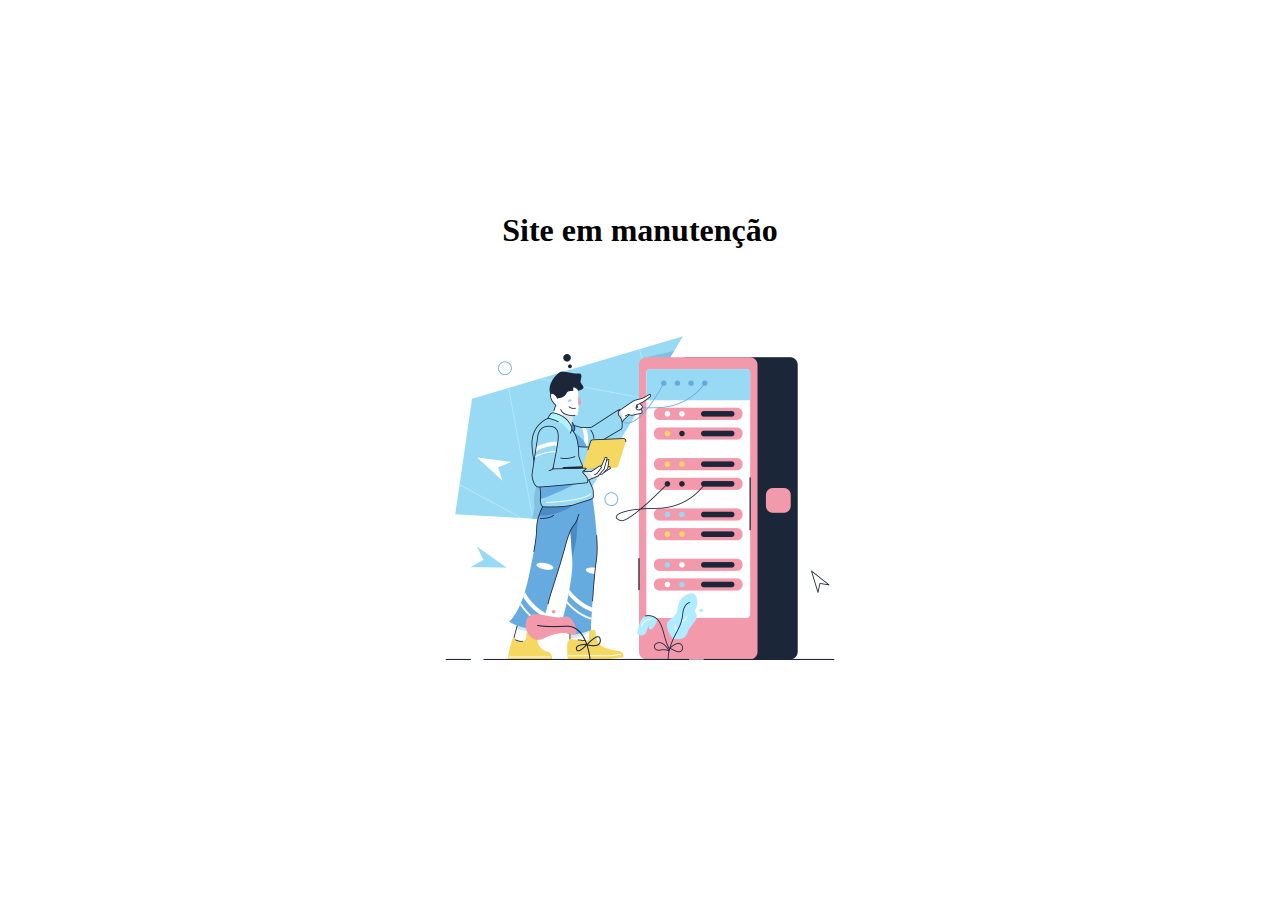
==== commit 807b1a68: "Redirect de manutençaão add" ====
--- a/index.html
+++ b/index.html
@@ -17,7 +17,7 @@
             <span class="subTitulo02">COMPUTER SCIENTIST</span> - 
             <span class="subTitulo02">A.I. Enthusiast</span>
         </aside>
-        <a href="#container-02" class="btn01">SAIBA MAIS</a>
+        <a href="#sobre" class="btn01">SAIBA MAIS</a>
     </section>
     <section id="menu-lateral">
         <a href="https://www.facebook.com/c4st1lh0" target="_blank"><img src="https://img.icons8.com/fluency/48/undefined/facebook-new.png"/></a>
@@ -25,7 +25,7 @@
         <a href="https://www.instagram.com/cast_py/" target="_blank"><img src="https://img.icons8.com/fluency/48/undefined/instagram-new.png"/></a>
         <a href="https://github.com/castpy" target="_blank"><img src="https://img.icons8.com/fluency/48/undefined/github.png"/></a>
     </section>
-    <main id="container-02">
+    <main id="sobre">
         <span class="subTitulo">Sobre</span>
         <h2 class="titulo02">Saiba mais sobre quem sou eu...</h2>
         <section id="container-perfil">
@@ -69,5 +69,8 @@
         </section>
     </main>
     <footer>VERSÃO MOBILE NÃO FINALIZADA</footer>
+    <script>
+        window.location.replace("manutencao.html")
+    </script>
 </body>
 </html>--- a/src/css/style.css
+++ b/src/css/style.css
@@ -164,7 +164,7 @@
     flex-direction: column;
 }
 
-main#container-02 {
+main#sobre {
     height: 100vh;
     display: flex;
     margin-top: 50px;
